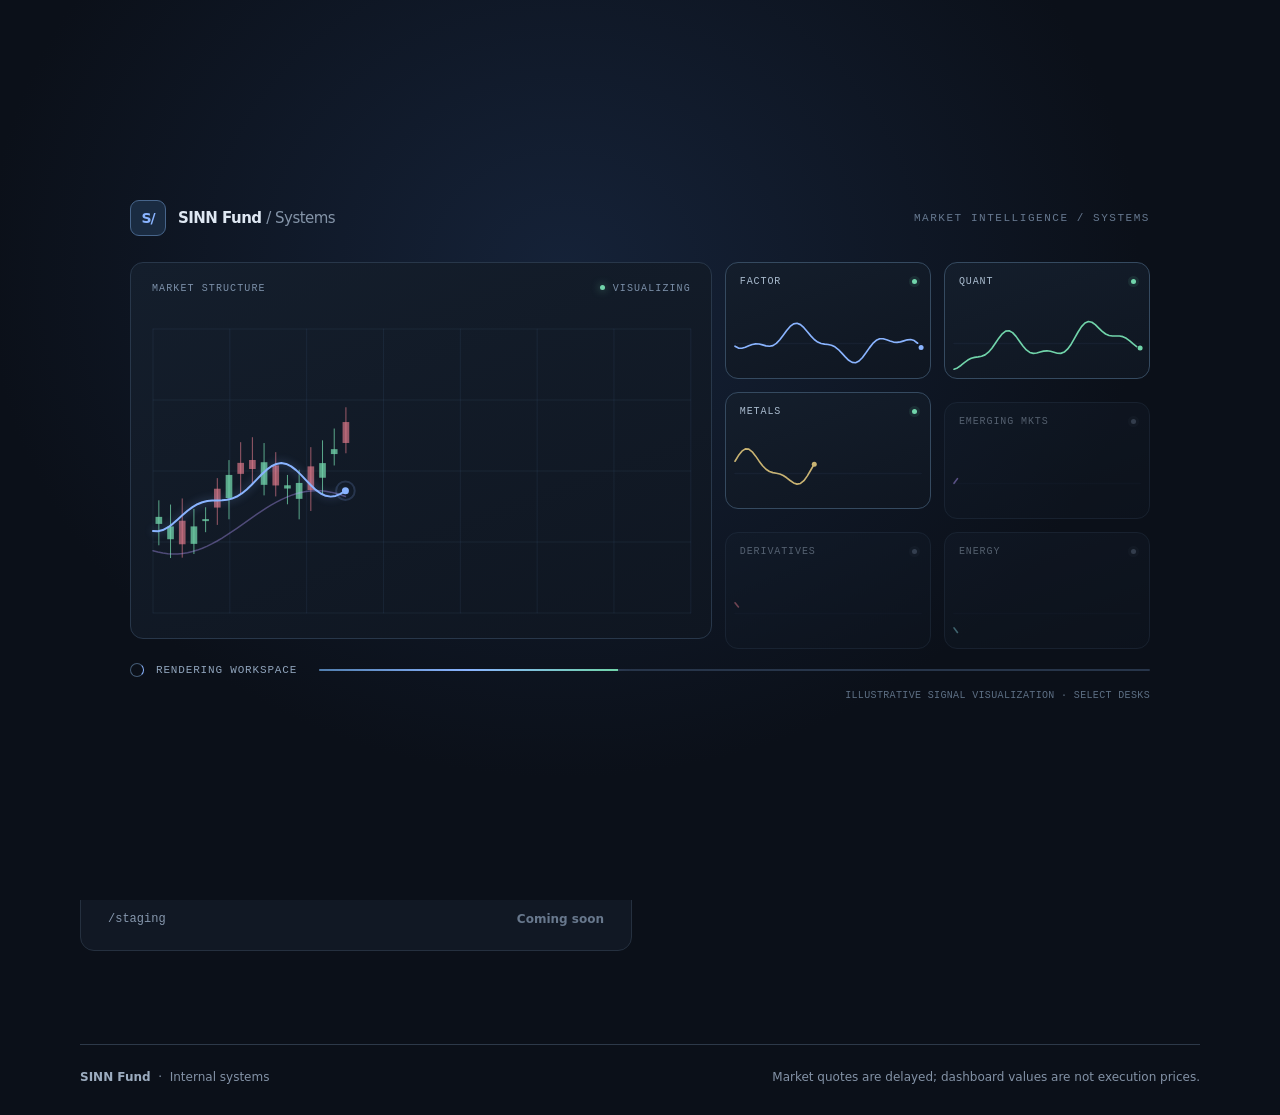
==== website/index.html @ 817d1420 "Keep the landing page and a separate close-only /close/ - website/index.html: drop the Previous Clos" ====
<!doctype html>
<html lang="en">
<head>
  <meta charset="utf-8">
  <meta name="viewport" content="width=device-width, initial-scale=1">
  <meta name="theme-color" content="#0b1019">
  <meta name="description" content="SINN Fund internal portfolio, research, and trading workflow tools.">
  <title>SINN Fund — Systems</title>
  <style>
    :root {
      color-scheme: dark;
      font-family: Inter, ui-sans-serif, system-ui, -apple-system, BlinkMacSystemFont, "Segoe UI", sans-serif;
      --bg: #0b1019;
      --surface: #151c29;
      --surface-raised: #1b2533;
      --border: #2d3949;
      --text: #e8eef6;
      --muted: #9cacbf;
      --accent: #8ab4ff;
      --green: #71d4aa;
      --gold: #c9b372;
      --red: #e57d8e;
      --purple: #b69cff;
    }
    *, *::before, *::after { box-sizing: border-box; }
    html { min-height: 100%; }
    body { min-height: 100vh; margin: 0; background: radial-gradient(circle at top, #131b29 0%, #0b1019 48%, #0b1019 100%); color: var(--text); }
    body.loading { overflow: hidden; }
    a { color: inherit; }

    /* Chart-driven boot screen. All signals are illustrative artwork. */
    .boot-screen {
      position: fixed;
      inset: 0;
      z-index: 1000;
      display: grid;
      align-items: center;
      justify-items: center;
      padding: 28px 16px;
      background: radial-gradient(ellipse at 44% 30%, #152238 0%, #0b1019 57%);
      transition: opacity .55s ease, visibility .55s ease;
    }
    .boot-screen.is-complete { opacity: 0; visibility: hidden; pointer-events: none; }
    .boot-wrap { width: min(1020px, 100%); }
    .boot-top {
      display: flex;
      align-items: center;
      justify-content: space-between;
      margin-bottom: 26px;
      gap: 16px;
    }
    .boot-brand { display: flex; align-items: center; gap: 12px; }
    .boot-mark {
      display: grid; place-items: center;
      width: 36px; height: 36px;
      border: 1px solid #47658b; border-radius: 9px;
      background: #1a2b41; color: var(--accent);
      font-size: 14px; font-weight: 800; letter-spacing: -.08em;
    }
    .boot-name { color: #dfe8f3; font-weight: 720; font-size: 15px; letter-spacing: -.035em; }
    .boot-quiet { color: #66788f; font: 11px ui-monospace, SFMono-Regular, Menlo, monospace; letter-spacing: .14em; }
    .boot-dashboard {
      display: grid;
      grid-template-columns: minmax(0,1.3fr) minmax(0, .95fr);
      gap: 13px;
      align-items: stretch;
    }
    .boot-chart, .boot-desk {
      position: relative; overflow: hidden;
      border: 1px solid #28374a;
      background: linear-gradient(160deg, #141e2c, #0f1621);
      border-radius: 13px;
    }
    .boot-chart { min-height: 377px; }
    .boot-chart::before, .boot-desk::before {
      content: "";
      position: absolute; inset: 0;
      background: linear-gradient(120deg, transparent 26%, rgba(138,180,255,.055) 46%, transparent 69%);
      transform: translateX(-160%);
      animation: boot-sheen 2.3s ease-in-out infinite;
      pointer-events: none; z-index: 3;
    }
    .boot-chart-head {
      position: absolute; top: 20px; left: 21px; right: 20px;
      display: flex; justify-content: space-between; gap: 12px;
      z-index: 2;
    }
    .boot-dim { font: 10px ui-monospace, SFMono-Regular, Menlo, monospace; letter-spacing: .11em; color: #7b8fa8; }
    .boot-live-dot {
      display: inline-block; vertical-align: middle; margin-right: 8px;
      width: 5px; height: 5px; background: #71d4aa; border-radius: 50%;
      box-shadow: 0 0 9px rgba(113,212,170,.65);
      animation: boot-blink 1.7s ease-in-out infinite;
    }
    .boot-chart canvas { display: block; width: 100%; height: 100%; position: absolute; inset: 0; }
    .boot-desk-grid { display: grid; grid-template-columns: repeat(2, minmax(0, 1fr)); gap: 13px; }
    .boot-desk { height: 117px; opacity: .45; transform: translateY(10px); transition: opacity .45s, transform .45s, border-color .45s; }
    .boot-desk.active { opacity: 1; transform: translateY(0); border-color: #354a60; }
    .boot-desk::before { animation-delay: .3s; }
    .boot-desk-label { position: absolute; left: 14px; top: 13px; color: #a9bbce; font: 10px ui-monospace, SFMono-Regular, Menlo, monospace; letter-spacing: .09em; text-transform: uppercase; z-index: 2; }
    .boot-desk-dot { position: absolute; right: 13px; top: 16px; width: 5px; height: 5px; border-radius: 50%; background: #64748b; box-shadow: 0 0 0 3px rgba(100,116,139,.12); z-index: 2; transition: background .35s, box-shadow .35s; }
    .boot-desk.active .boot-desk-dot { background: #71d4aa; box-shadow: 0 0 0 3px rgba(113,212,170,.1); }
    .boot-desk canvas { display: block; width: 100%; height: 100%; position: absolute; inset: 0; }
    .boot-bottom { margin-top: 24px; display: flex; align-items: center; justify-content: space-between; gap: 22px; }
    .boot-stage { display: flex; align-items: center; gap: 12px; color: #90a4bc; font: 11px ui-monospace, SFMono-Regular, Menlo, monospace; letter-spacing: .075em; text-transform: uppercase; white-space: nowrap; }
    .boot-spinner { width: 14px; height: 14px; border: 1.5px solid #435a74; border-right-color: #8ab4ff; border-radius: 50%; animation: boot-spin .8s linear infinite; }
    .boot-meter { flex: 1; height: 2px; background: #27354a; border-radius: 2px; position: relative; overflow: hidden; }
    .boot-meter-fill { display: block; height: 100%; width: 0; background: linear-gradient(90deg, #517eae, #8ab4ff, #71d4aa); box-shadow: 0 0 14px rgba(138,180,255,.7); transition: width .22s ease; }
    .boot-footnote { margin-top: 13px; color: #5d6f84; font: 10px ui-monospace, SFMono-Regular, Menlo, monospace; letter-spacing: .035em; text-align: right; }
    @keyframes boot-sheen { 0%, 12% { transform: translateX(-160%); } 85%, 100% { transform: translateX(160%); } }
    @keyframes boot-blink { 0%,100% { opacity: .35; } 50% { opacity: 1; } }
    @keyframes boot-spin { to { transform: rotate(360deg); } }
    @media (max-width: 760px) {
      .boot-dashboard { grid-template-columns: 1fr; }
      .boot-chart { min-height: 235px; }
      .boot-desk-grid { grid-template-columns: repeat(3, minmax(0,1fr)); gap: 9px; }
      .boot-desk { height: 85px; }
      .boot-desk-label { font-size: 9px; left: 10px; top: 10px; }
      .boot-desk-dot { right: 10px; top: 13px; }
      .boot-bottom { margin-top: 19px; }
    }
    @media (max-width: 480px) {
      .boot-desk-grid { grid-template-columns: repeat(2, minmax(0,1fr)); }
      .boot-desk { height: 77px; }
      .boot-chart { min-height: 220px; }
      .boot-top { margin-bottom: 17px; }
      .boot-quiet { display: none; }
    }
    @media (max-height: 620px) and (min-width: 761px) { .boot-chart { min-height: 290px; } .boot-desk { height: 88px; } .boot-top { margin-bottom: 16px; } .boot-bottom { margin-top: 16px; } }
    @media (prefers-reduced-motion: reduce) {
      .boot-spinner { animation: none; }
      .boot-chart::before, .boot-desk::before { animation: none; }
      .boot-live-dot { animation: none; }
    }
    .page { width: min(1120px, calc(100% - 48px)); margin: 0 auto; }
    .topbar { height: 100px; display: flex; align-items: center; justify-content: space-between; gap: 18px; border-bottom: 1px solid var(--border); }
    .identity { display: inline-flex; align-items: center; gap: 12px; text-decoration: none; }
    .mark { width: 35px; height: 35px; display: grid; place-items: center; border: 1px solid #47658b; border-radius: 9px; background: #1a2b41; color: var(--accent); font-size: 14px; font-weight: 800; letter-spacing: -.08em; }
    .identity-name { font-weight: 750; letter-spacing: -.035em; font-size: 16px; }
    .identity-label { margin-left: 10px; padding-left: 15px; color: var(--muted); border-left: 1px solid var(--border); font-size: 13px; }
    .top-meta { color: var(--muted); font-size: 12px; letter-spacing: .03em; }
    main { padding-top: 81px; padding-bottom: 93px; }
    .eyebrow { color: var(--accent); font-size: 11px; letter-spacing: .18em; text-transform: uppercase; font-weight: 800; }
    h1 { margin: 16px 0 16px; font-size: clamp(38px, 5.6vw, 63px); font-weight: 680; letter-spacing: -.064em; line-height: 1.065; }
    .intro { max-width: 595px; margin: 0; color: var(--muted); line-height: 1.75; font-size: 15px; }
    .section-head { margin: 65px 0 18px; display: flex; align-items: center; justify-content: space-between; gap: 12px; }
    h2 { margin: 0; font-weight: 620; font-size: 14px; letter-spacing: -.012em; }
    .section-count { font-size: 12px; color: var(--muted); font-variant-numeric: tabular-nums; }
    .tools { display: grid; grid-template-columns: repeat(2, minmax(0, 1fr)); gap: 16px; }
    .tool { position: relative; min-height: 245px; padding: 27px 27px 24px; display: flex; flex-direction: column; border: 1px solid var(--border); border-radius: 14px; background: var(--surface); transition: background-color .18s ease, border-color .18s ease, transform .18s ease; }
    a.tool { text-decoration: none; }
    a.tool:hover { background: var(--surface-raised); border-color: #547198; transform: translateY(-2px); }
    a.tool:focus-visible { outline: 2px solid var(--accent); outline-offset: 4px; }
    .tool--wip { background: #111824; border-color: #25303f; }
    .tool-top { display: flex; align-items: center; justify-content: space-between; gap: 12px; }
    .category { color: var(--muted); font-size: 10px; font-weight: 780; letter-spacing: .15em; text-transform: uppercase; }
    .status { display: inline-flex; align-items: center; gap: 8px; font-size: 11px; color: var(--muted); white-space: nowrap; }
    .status::before { content: ""; width: 6px; height: 6px; border-radius: 50%; background: #59677b; }
    .status--available::before { background: var(--green); box-shadow: 0 0 0 3px #71d4aa12; }
    .status--unavailable::before { background: var(--red); box-shadow: 0 0 0 3px #e57d8e12; }
    .tool h3 { margin: 24px 0 9px; font-size: 23px; font-weight: 650; letter-spacing: -.042em; }
    .tool p { max-width: 400px; margin: 0; font-size: 13px; line-height: 1.7; color: var(--muted); }
    .tool-bottom { margin-top: auto; padding-top: 29px; display: flex; justify-content: space-between; align-items: center; gap: 10px; }
    .path { color: #8697ad; font-family: ui-monospace, SFMono-Regular, Menlo, Monaco, Consolas, monospace; font-size: 12px; }
    .open-link { color: var(--accent); font-weight: 650; font-size: 12px; display: inline-flex; align-items: center; gap: 9px; }
    .open-link svg { transition: transform .18s ease; }
    a.tool:hover .open-link svg { transform: translate(2px, -2px); }
    .soon { color: #68788d; font-weight: 600; font-size: 12px; }
    .footer { border-top: 1px solid var(--border); padding: 25px 0 31px; display: flex; justify-content: space-between; gap: 14px; color: #8392a6; font-size: 12px; }
    .footer strong { font-weight: 650; color: var(--muted); }

    @media (prefers-reduced-motion: reduce) {
      *, *::before, *::after { transition: none !important; animation: none !important; }
    }
    @media (max-width: 700px) {
      .page { width: min(100% - 32px, 1120px); }
      .topbar { height: 78px; }
      .identity-label, .top-meta { display: none; }
      main { padding-top: 61px; padding-bottom: 65px; }
      .section-head { margin-top: 45px; }
      .tools { grid-template-columns: 1fr; gap: 12px; }
      .tool { min-height: 223px; padding: 23px; }
      .footer { flex-wrap: wrap; }
    }
  </style>
</head>
<body class="loading">
  <div class="boot-screen" id="boot-screen" role="status" aria-label="Loading SINN Fund systems" aria-live="off">
    <div class="boot-wrap">
      <div class="boot-top">
        <div class="boot-brand">
          <span class="boot-mark" aria-hidden="true">S/</span>
          <span class="boot-name">SINN Fund <span style="color:#8494a8;font-weight:450">/ Systems</span></span>
        </div>
        <span class="boot-quiet">MARKET INTELLIGENCE / SYSTEMS</span>
      </div>

      <div class="boot-dashboard" aria-hidden="true">
        <div class="boot-chart">
          <div class="boot-chart-head">
            <span class="boot-dim">MARKET STRUCTURE</span>
            <span class="boot-dim"><span class="boot-live-dot"></span>VISUALIZING</span>
          </div>
          <canvas id="boot-main-chart"></canvas>
        </div>
        <div class="boot-desk-grid">
          <div class="boot-desk"><span class="boot-desk-label">Factor</span><span class="boot-desk-dot"></span><canvas></canvas></div>
          <div class="boot-desk"><span class="boot-desk-label">Quant</span><span class="boot-desk-dot"></span><canvas></canvas></div>
          <div class="boot-desk"><span class="boot-desk-label">Metals</span><span class="boot-desk-dot"></span><canvas></canvas></div>
          <div class="boot-desk"><span class="boot-desk-label">Emerging Mkts</span><span class="boot-desk-dot"></span><canvas></canvas></div>
          <div class="boot-desk"><span class="boot-desk-label">Derivatives</span><span class="boot-desk-dot"></span><canvas></canvas></div>
          <div class="boot-desk"><span class="boot-desk-label">Energy</span><span class="boot-desk-dot"></span><canvas></canvas></div>
        </div>
      </div>

      <div class="boot-bottom">
        <span class="boot-stage"><span class="boot-spinner" aria-hidden="true"></span><span id="boot-status">Rendering workspace</span></span>
        <div class="boot-meter" aria-hidden="true"><span class="boot-meter-fill" id="boot-meter-fill"></span></div>
      </div>
      <div class="boot-footnote">ILLUSTRATIVE SIGNAL VISUALIZATION · SELECT DESKS</div>
    </div>
  </div>
  <noscript><style>.boot-screen{display:none}body.loading{overflow:auto}</style></noscript>

  <div class="page">
    <header class="topbar">
      <div class="identity">
        <span class="mark" aria-hidden="true">S/</span>
        <span class="identity-name">SINN Fund</span>
        <span class="identity-label">Systems</span>
      </div>
      <span class="top-meta">PORTFOLIO &amp; RESEARCH INFRASTRUCTURE</span>
    </header>

    <main>
      <div class="eyebrow">Internal tools / Directory</div>
      <h1>Fund systems<span style="color:var(--accent)">.</span></h1>
      <p class="intro">A central workspace for portfolio reporting, market data, predictive research, and brokerage workflows.</p>

      <div class="section-head">
        <h2>Applications</h2>
        <span class="section-count"><span id="available-count">Checking availability</span> <span aria-hidden="true">&nbsp;/&nbsp;</span> 02 in development</span>
      </div>

      <section class="tools" aria-label="Applications">
        <a class="tool" href="/live/" aria-label="Open Portfolio dashboard">
          <div class="tool-top">
            <span class="category">01 / Portfolio</span>
            <span class="status" data-healthz="/live/healthz" aria-live="polite">Checking...</span>
          </div>
          <h3>Portfolio</h3>
          <p>Positions, accounts, sectors and risk, valued with approximately 15-minute delayed LSEG quotes and archived Flex prices as fallback.</p>
          <div class="tool-bottom">
            <span class="path">/live</span>
            <span class="open-link">Open dashboard
              <svg aria-hidden="true" width="15" height="15" viewBox="0 0 24 24" fill="none" stroke="currentColor" stroke-width="1.8" stroke-linecap="round" stroke-linejoin="round"><path d="M7 17 17 7M8 7h9v9"/></svg>
            </span>
          </div>
        </a>

        <article class="tool tool--wip" aria-label="Prediction Signals: in development">
          <div class="tool-top">
            <span class="category">02 / Quant research</span>
            <span class="status">In development</span>
          </div>
          <h3>Prediction Signals</h3>
          <p>Quantitative research signals, model outputs, and prediction monitoring.</p>
          <div class="tool-bottom">
            <span class="path">/prediction</span>
            <span class="soon">Coming soon</span>
          </div>
        </article>

        <article class="tool tool--wip" aria-label="Order Staging: in development">
          <div class="tool-top">
            <span class="category">03 / Brokerage operations</span>
            <span class="status">In development</span>
          </div>
          <h3>Order Staging</h3>
          <p>Prepare and prepopulate IBKR Trader Workstation order fields to streamline manual review and submission.</p>
          <div class="tool-bottom">
            <span class="path">/staging</span>
            <span class="soon">Coming soon</span>
          </div>
        </article>
      </section>
    </main>

    <footer class="footer">
      <span><strong>SINN Fund</strong> &nbsp;·&nbsp; Internal systems</span>
      <span>Market quotes are delayed; dashboard values are not execution prices.</span>
    </footer>
  </div>

  <script>
    (() => {
      'use strict';
      const screen = document.getElementById('boot-screen');
      const meter = document.getElementById('boot-meter-fill');
      const status = document.getElementById('boot-status');
      const panels = [...document.querySelectorAll('.boot-desk')];
      const reducedMotion = window.matchMedia('(prefers-reduced-motion: reduce)').matches;
      // Application status reflects each proxied service's /healthz endpoint.
      const healthBadges = [...document.querySelectorAll('[data-healthz]')];
      const availableCount = document.getElementById('available-count');

      async function checkHealth(badge) {
        const controller = new AbortController();
        const timeout = setTimeout(() => controller.abort(), 4000);
        let healthy = false;
        try {
          const response = await fetch(badge.dataset.healthz, {
            method: 'GET',
            cache: 'no-store',
            redirect: 'error',
            signal: controller.signal
          });
          // An HTML fallback page is not a valid service-health response.
          const type = response.headers.get('content-type') || '';
          healthy = response.ok && !type.toLowerCase().includes('text/html');
        } catch (_) {
          healthy = false;
        } finally {
          clearTimeout(timeout);
        }
        badge.classList.toggle('status--available', healthy);
        badge.classList.toggle('status--unavailable', !healthy);
        badge.textContent = healthy ? 'Available' : 'Unavailable';
        badge.title = `${badge.dataset.healthz}: ${healthy ? 'healthy' : 'unreachable or unhealthy'}`;
      }

      async function refreshAvailability() {
        await Promise.all(healthBadges.map(checkHealth));
        const available = healthBadges.filter(b => b.classList.contains('status--available')).length;
        availableCount.textContent = `${String(available).padStart(2, '0')} available`;
      }

      refreshAvailability();
      setInterval(refreshAvailability, 30000);

      const bootStart = performance.now();
      const bootDuration = reducedMotion ? 130 : 4000;
      let loaded = document.readyState === 'complete';
      let stopped = false;
      let frameId = 0;

      function prepare(canvas) {
        const ctx = canvas.getContext('2d');
        if (!ctx) return null;
        const rect = canvas.getBoundingClientRect();
        const w = Math.max(1, rect.width);
        const h = Math.max(1, rect.height);
        const dpr = Math.min(window.devicePixelRatio || 1, 2);
        const pw = Math.round(w * dpr);
        const ph = Math.round(h * dpr);
        if (canvas.width !== pw || canvas.height !== ph) {
          canvas.width = pw;
          canvas.height = ph;
        }
        ctx.setTransform(dpr, 0, 0, dpr, 0, 0);
        ctx.clearRect(0, 0, w, h);
        return { ctx, w, h };
      }

      function trace(ctx, points, color, width, completion = 1) {
        if (points.length < 2) return;
        ctx.beginPath();
        const last = Math.max(2, Math.ceil((points.length - 1) * completion));
        ctx.moveTo(points[0][0], points[0][1]);
        for (let k = 1; k < last; k++) ctx.lineTo(points[k][0], points[k][1]);
        ctx.strokeStyle = color;
        ctx.lineWidth = width;
        ctx.lineJoin = 'round';
        ctx.lineCap = 'round';
        ctx.stroke();
      }

      // Deterministic, synthetic graphics: no live feed or financial values implied.
      const candles = Array.from({ length: 46 }, (_, i) => {
        const base = 0.60 - i * .006 + Math.sin(i * .64) * .08 + Math.cos(i * .19) * .07;
        const move = Math.sin(i * 2.27 + .3) * .055;
        const a = base + move;
        const b = base - move * .52;
        return { open: a, close: b, hi: Math.min(a, b) - .035 - .022 * (1 + Math.sin(i)), lo: Math.max(a, b) + .034 + .02 * (1 + Math.cos(i)) };
      });

      function drawMain(t, completion) {
        const view = prepare(document.getElementById('boot-main-chart'));
        if (!view) return;
        const { ctx, w, h } = view;
        const l = 22, r = w - 20, top = 66, bottom = h - 25;
        const usableW = r - l, usableH = bottom - top;
        const y = p => top + p * usableH;
        const x = i => l + (i + .5) / candles.length * usableW;
        ctx.strokeStyle = 'rgba(138,180,255,.075)';
        ctx.lineWidth = 1;
        for (let row = 0; row <= 4; row++) {
          const cy = top + (row / 4) * usableH;
          ctx.beginPath(); ctx.moveTo(l, cy); ctx.lineTo(r, cy); ctx.stroke();
        }
        for (let col = 0; col <= 7; col++) {
          const cx = l + (col / 7) * usableW;
          ctx.beginPath(); ctx.moveTo(cx, top); ctx.lineTo(cx, bottom); ctx.stroke();
        }
        const count = Math.min(candles.length, Math.ceil(candles.length * completion));
        const barWidth = Math.max(2, Math.min(8, usableW / candles.length * .57));
        for (let i = 0; i < count; i++) {
          const c = candles[i];
          const cx = x(i);
          const rising = c.close < c.open;
          const col = rising ? 'rgba(113,212,170,.76)' : 'rgba(229,125,142,.65)';
          ctx.strokeStyle = col;
          ctx.lineWidth = 1;
          ctx.beginPath(); ctx.moveTo(cx, y(c.hi)); ctx.lineTo(cx, y(c.lo)); ctx.stroke();
          ctx.fillStyle = col;
          ctx.fillRect(cx - barWidth / 2, y(Math.min(c.open,c.close)), barWidth, Math.max(2, Math.abs(y(c.close)-y(c.open))));
        }
        const samples = 110;
        const momentum = Array.from({length:samples}, (_, i) => {
          const p = i / (samples - 1);
          return [l + p * usableW, y(.64 - p * .36 + .055 * Math.sin(p*19+t*.00055) + .035*Math.cos(p*39))];
        });
        const secondary = Array.from({length:samples}, (_, i) => {
          const p = i / (samples - 1);
          return [l + p * usableW, y(.71 - p * .17 + .09*Math.sin(p*13-t*.0003+1.3))];
        });
        trace(ctx, secondary, 'rgba(182,156,255,.38)', 1.5, completion);
        ctx.shadowColor = 'rgba(138,180,255,.45)'; ctx.shadowBlur = 8;
        trace(ctx, momentum, '#8ab4ff', 2, completion);
        ctx.shadowBlur = 0;
        const pointIndex = Math.max(0, Math.min(samples-1, Math.floor((samples-1)*completion)));
        const [dotX, dotY] = momentum[pointIndex];
        ctx.fillStyle = '#8ab4ff';
        ctx.beginPath(); ctx.arc(dotX,dotY, 3.5, 0, Math.PI*2); ctx.fill();
        ctx.strokeStyle = 'rgba(138,180,255,.18)';
        ctx.beginPath(); ctx.arc(dotX,dotY, 10 + 2*Math.sin(t/220), 0, Math.PI*2); ctx.stroke();
      }

      const colors = ['#8ab4ff', '#71d4aa', '#c9b372', '#b69cff', '#e57d8e', '#7fc9d4'];
      function drawDesk(canvas, index, t, completion) {
        const view = prepare(canvas);
        if (!view) return;
        const { ctx, w, h } = view;
        const count = 55, left = 9, right = w - 9;
        const pts = Array.from({length:count}, (_, i) => {
          const p = i/(count-1);
          const wave = Math.sin(p*(12+index*1.5)+index*1.5+t*(index%2 ? -.00043 : .00039)) * .11;
          const noise = Math.cos(p*(29+index)+index*.7) * .045;
          const trend = (p-.5) * (index%2 ? -.2 : .15);
          return [left+p*(right-left), h*(.7 + wave + noise + trend)];
        });
        trace(ctx, pts, colors[index], 1.65, completion);
        const upto = Math.max(0, Math.min(count-1, Math.floor((count-1)*completion)));
        if (completion > .03) {
          const [dx,dy] = pts[upto];
          ctx.fillStyle=colors[index];
          ctx.beginPath();ctx.arc(dx,dy,2.5,0,Math.PI*2);ctx.fill();
        }
        ctx.strokeStyle = 'rgba(138,180,255,.05)';
        ctx.beginPath();ctx.moveTo(9,h*.7);ctx.lineTo(w-9,h*.7);ctx.stroke();
      }

      function finish() {
        if (stopped) return;
        stopped = true;
        status.textContent = 'Ready';
        meter.style.width = '100%';
        screen.classList.add('is-complete');
        document.body.classList.remove('loading');
        cancelAnimationFrame(frameId);
        screen.setAttribute('aria-hidden', 'true');
      }

      const visibleMin = 750;
      function animate(t) {
        if (stopped) return;
        const elapsed = t - bootStart;
        const completion = reducedMotion ? 1 : Math.min(1, elapsed / (bootDuration * .86));
        const readiness = loaded ? 1 : (document.readyState === 'interactive' ? .85 : .6);
        meter.style.width = `${Math.round(Math.min(completion * readiness, .98) * 100)}%`;
        drawMain(t, completion);
        panels.forEach((panel, i) => {
          const individual = Math.max(0, Math.min(1, (completion * 7 - i) / 1.25));
          if (individual > .06) panel.classList.add('active');
          drawDesk(panel.querySelector('canvas'), i, t, individual);
        });
        if (loaded && elapsed >= Math.max(visibleMin, bootDuration)) {
          finish();
        } else {
          frameId = requestAnimationFrame(animate);
        }
      }

      if (document.readyState !== 'complete') {
        window.addEventListener('load', () => { loaded = true; }, { once: true });
      }
      if (reducedMotion) {
        panels.forEach(panel => panel.classList.add('active'));
        drawMain(performance.now(), 1);
        panels.forEach((panel, i) => drawDesk(panel.querySelector('canvas'), i, 0, 1));
        if (loaded) finish();
        else window.addEventListener('load', finish, {once:true});
      } else {
        frameId = requestAnimationFrame(animate);
      }
    })();
  </script>
</body>
</html>
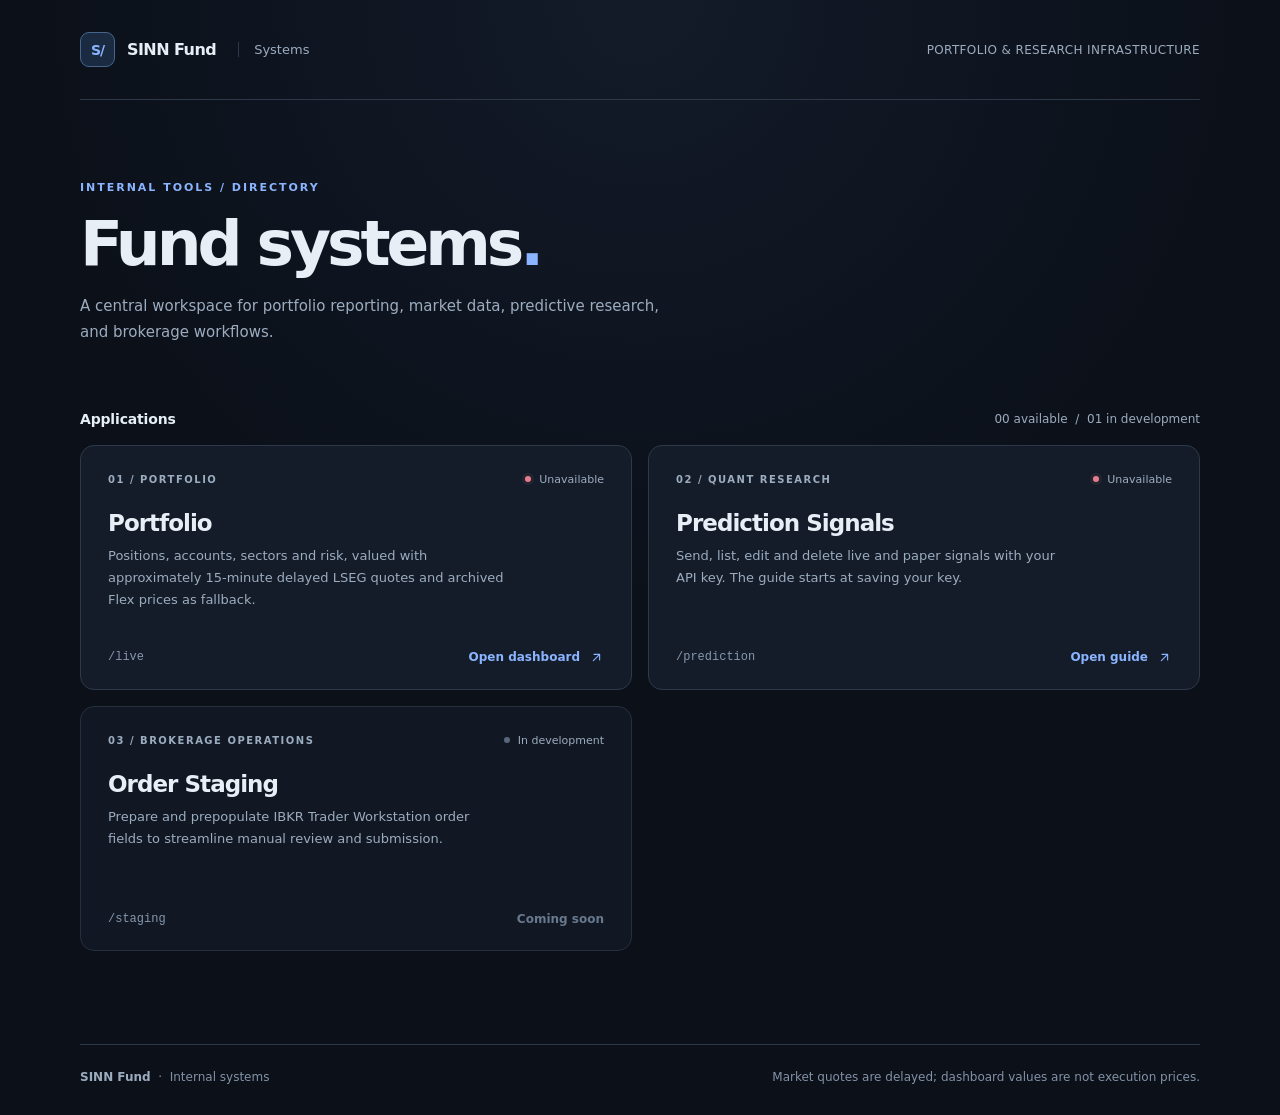
==== commit 748de5ff: "Landing page: no boot animation; Prediction Signals links to the quick start - Remove the boot scree" ====
--- a/website/index.html
+++ b/website/index.html
@@ -25,113 +25,8 @@
     *, *::before, *::after { box-sizing: border-box; }
     html { min-height: 100%; }
     body { min-height: 100vh; margin: 0; background: radial-gradient(circle at top, #131b29 0%, #0b1019 48%, #0b1019 100%); color: var(--text); }
-    body.loading { overflow: hidden; }
     a { color: inherit; }
 
-    /* Chart-driven boot screen. All signals are illustrative artwork. */
-    .boot-screen {
-      position: fixed;
-      inset: 0;
-      z-index: 1000;
-      display: grid;
-      align-items: center;
-      justify-items: center;
-      padding: 28px 16px;
-      background: radial-gradient(ellipse at 44% 30%, #152238 0%, #0b1019 57%);
-      transition: opacity .55s ease, visibility .55s ease;
-    }
-    .boot-screen.is-complete { opacity: 0; visibility: hidden; pointer-events: none; }
-    .boot-wrap { width: min(1020px, 100%); }
-    .boot-top {
-      display: flex;
-      align-items: center;
-      justify-content: space-between;
-      margin-bottom: 26px;
-      gap: 16px;
-    }
-    .boot-brand { display: flex; align-items: center; gap: 12px; }
-    .boot-mark {
-      display: grid; place-items: center;
-      width: 36px; height: 36px;
-      border: 1px solid #47658b; border-radius: 9px;
-      background: #1a2b41; color: var(--accent);
-      font-size: 14px; font-weight: 800; letter-spacing: -.08em;
-    }
-    .boot-name { color: #dfe8f3; font-weight: 720; font-size: 15px; letter-spacing: -.035em; }
-    .boot-quiet { color: #66788f; font: 11px ui-monospace, SFMono-Regular, Menlo, monospace; letter-spacing: .14em; }
-    .boot-dashboard {
-      display: grid;
-      grid-template-columns: minmax(0,1.3fr) minmax(0, .95fr);
-      gap: 13px;
-      align-items: stretch;
-    }
-    .boot-chart, .boot-desk {
-      position: relative; overflow: hidden;
-      border: 1px solid #28374a;
-      background: linear-gradient(160deg, #141e2c, #0f1621);
-      border-radius: 13px;
-    }
-    .boot-chart { min-height: 377px; }
-    .boot-chart::before, .boot-desk::before {
-      content: "";
-      position: absolute; inset: 0;
-      background: linear-gradient(120deg, transparent 26%, rgba(138,180,255,.055) 46%, transparent 69%);
-      transform: translateX(-160%);
-      animation: boot-sheen 2.3s ease-in-out infinite;
-      pointer-events: none; z-index: 3;
-    }
-    .boot-chart-head {
-      position: absolute; top: 20px; left: 21px; right: 20px;
-      display: flex; justify-content: space-between; gap: 12px;
-      z-index: 2;
-    }
-    .boot-dim { font: 10px ui-monospace, SFMono-Regular, Menlo, monospace; letter-spacing: .11em; color: #7b8fa8; }
-    .boot-live-dot {
-      display: inline-block; vertical-align: middle; margin-right: 8px;
-      width: 5px; height: 5px; background: #71d4aa; border-radius: 50%;
-      box-shadow: 0 0 9px rgba(113,212,170,.65);
-      animation: boot-blink 1.7s ease-in-out infinite;
-    }
-    .boot-chart canvas { display: block; width: 100%; height: 100%; position: absolute; inset: 0; }
-    .boot-desk-grid { display: grid; grid-template-columns: repeat(2, minmax(0, 1fr)); gap: 13px; }
-    .boot-desk { height: 117px; opacity: .45; transform: translateY(10px); transition: opacity .45s, transform .45s, border-color .45s; }
-    .boot-desk.active { opacity: 1; transform: translateY(0); border-color: #354a60; }
-    .boot-desk::before { animation-delay: .3s; }
-    .boot-desk-label { position: absolute; left: 14px; top: 13px; color: #a9bbce; font: 10px ui-monospace, SFMono-Regular, Menlo, monospace; letter-spacing: .09em; text-transform: uppercase; z-index: 2; }
-    .boot-desk-dot { position: absolute; right: 13px; top: 16px; width: 5px; height: 5px; border-radius: 50%; background: #64748b; box-shadow: 0 0 0 3px rgba(100,116,139,.12); z-index: 2; transition: background .35s, box-shadow .35s; }
-    .boot-desk.active .boot-desk-dot { background: #71d4aa; box-shadow: 0 0 0 3px rgba(113,212,170,.1); }
-    .boot-desk canvas { display: block; width: 100%; height: 100%; position: absolute; inset: 0; }
-    .boot-bottom { margin-top: 24px; display: flex; align-items: center; justify-content: space-between; gap: 22px; }
-    .boot-stage { display: flex; align-items: center; gap: 12px; color: #90a4bc; font: 11px ui-monospace, SFMono-Regular, Menlo, monospace; letter-spacing: .075em; text-transform: uppercase; white-space: nowrap; }
-    .boot-spinner { width: 14px; height: 14px; border: 1.5px solid #435a74; border-right-color: #8ab4ff; border-radius: 50%; animation: boot-spin .8s linear infinite; }
-    .boot-meter { flex: 1; height: 2px; background: #27354a; border-radius: 2px; position: relative; overflow: hidden; }
-    .boot-meter-fill { display: block; height: 100%; width: 0; background: linear-gradient(90deg, #517eae, #8ab4ff, #71d4aa); box-shadow: 0 0 14px rgba(138,180,255,.7); transition: width .22s ease; }
-    .boot-footnote { margin-top: 13px; color: #5d6f84; font: 10px ui-monospace, SFMono-Regular, Menlo, monospace; letter-spacing: .035em; text-align: right; }
-    @keyframes boot-sheen { 0%, 12% { transform: translateX(-160%); } 85%, 100% { transform: translateX(160%); } }
-    @keyframes boot-blink { 0%,100% { opacity: .35; } 50% { opacity: 1; } }
-    @keyframes boot-spin { to { transform: rotate(360deg); } }
-    @media (max-width: 760px) {
-      .boot-dashboard { grid-template-columns: 1fr; }
-      .boot-chart { min-height: 235px; }
-      .boot-desk-grid { grid-template-columns: repeat(3, minmax(0,1fr)); gap: 9px; }
-      .boot-desk { height: 85px; }
-      .boot-desk-label { font-size: 9px; left: 10px; top: 10px; }
-      .boot-desk-dot { right: 10px; top: 13px; }
-      .boot-bottom { margin-top: 19px; }
-    }
-    @media (max-width: 480px) {
-      .boot-desk-grid { grid-template-columns: repeat(2, minmax(0,1fr)); }
-      .boot-desk { height: 77px; }
-      .boot-chart { min-height: 220px; }
-      .boot-top { margin-bottom: 17px; }
-      .boot-quiet { display: none; }
-    }
-    @media (max-height: 620px) and (min-width: 761px) { .boot-chart { min-height: 290px; } .boot-desk { height: 88px; } .boot-top { margin-bottom: 16px; } .boot-bottom { margin-top: 16px; } }
-    @media (prefers-reduced-motion: reduce) {
-      .boot-spinner { animation: none; }
-      .boot-chart::before, .boot-desk::before { animation: none; }
-      .boot-live-dot { animation: none; }
-    }
     .page { width: min(1120px, calc(100% - 48px)); margin: 0 auto; }
     .topbar { height: 100px; display: flex; align-items: center; justify-content: space-between; gap: 18px; border-bottom: 1px solid var(--border); }
     .identity { display: inline-flex; align-items: center; gap: 12px; text-decoration: none; }
@@ -184,43 +79,7 @@
     }
   </style>
 </head>
-<body class="loading">
-  <div class="boot-screen" id="boot-screen" role="status" aria-label="Loading SINN Fund systems" aria-live="off">
-    <div class="boot-wrap">
-      <div class="boot-top">
-        <div class="boot-brand">
-          <span class="boot-mark" aria-hidden="true">S/</span>
-          <span class="boot-name">SINN Fund <span style="color:#8494a8;font-weight:450">/ Systems</span></span>
-        </div>
-        <span class="boot-quiet">MARKET INTELLIGENCE / SYSTEMS</span>
-      </div>
-
-      <div class="boot-dashboard" aria-hidden="true">
-        <div class="boot-chart">
-          <div class="boot-chart-head">
-            <span class="boot-dim">MARKET STRUCTURE</span>
-            <span class="boot-dim"><span class="boot-live-dot"></span>VISUALIZING</span>
-          </div>
-          <canvas id="boot-main-chart"></canvas>
-        </div>
-        <div class="boot-desk-grid">
-          <div class="boot-desk"><span class="boot-desk-label">Factor</span><span class="boot-desk-dot"></span><canvas></canvas></div>
-          <div class="boot-desk"><span class="boot-desk-label">Quant</span><span class="boot-desk-dot"></span><canvas></canvas></div>
-          <div class="boot-desk"><span class="boot-desk-label">Metals</span><span class="boot-desk-dot"></span><canvas></canvas></div>
-          <div class="boot-desk"><span class="boot-desk-label">Emerging Mkts</span><span class="boot-desk-dot"></span><canvas></canvas></div>
-          <div class="boot-desk"><span class="boot-desk-label">Derivatives</span><span class="boot-desk-dot"></span><canvas></canvas></div>
-          <div class="boot-desk"><span class="boot-desk-label">Energy</span><span class="boot-desk-dot"></span><canvas></canvas></div>
-        </div>
-      </div>
-
-      <div class="boot-bottom">
-        <span class="boot-stage"><span class="boot-spinner" aria-hidden="true"></span><span id="boot-status">Rendering workspace</span></span>
-        <div class="boot-meter" aria-hidden="true"><span class="boot-meter-fill" id="boot-meter-fill"></span></div>
-      </div>
-      <div class="boot-footnote">ILLUSTRATIVE SIGNAL VISUALIZATION · SELECT DESKS</div>
-    </div>
-  </div>
-  <noscript><style>.boot-screen{display:none}body.loading{overflow:auto}</style></noscript>
+<body>
 
   <div class="page">
     <header class="topbar">
@@ -239,7 +98,7 @@
 
       <div class="section-head">
         <h2>Applications</h2>
-        <span class="section-count"><span id="available-count">Checking availability</span> <span aria-hidden="true">&nbsp;/&nbsp;</span> 02 in development</span>
+        <span class="section-count"><span id="available-count">Checking availability</span> <span aria-hidden="true">&nbsp;/&nbsp;</span> 01 in development</span>
       </div>
 
       <section class="tools" aria-label="Applications">
@@ -258,18 +117,20 @@
           </div>
         </a>
 
-        <article class="tool tool--wip" aria-label="Prediction Signals: in development">
+        <a class="tool" href="https://github.com/SinnQuant/sinnfund-infra/blob/main/services/prediction-api/QUICKSTART.md#2-save-your-sender-key-once" rel="noopener" aria-label="Open the Prediction Signals guide on GitHub">
           <div class="tool-top">
             <span class="category">02 / Quant research</span>
-            <span class="status">In development</span>
+            <span class="status" data-healthz="/prediction/openapi.json" aria-live="polite">Checking...</span>
           </div>
           <h3>Prediction Signals</h3>
-          <p>Quantitative research signals, model outputs, and prediction monitoring.</p>
+          <p>Send, list, edit and delete live and paper signals with your API key. The guide starts at saving your key.</p>
           <div class="tool-bottom">
             <span class="path">/prediction</span>
-            <span class="soon">Coming soon</span>
+            <span class="open-link">Open guide
+              <svg aria-hidden="true" width="15" height="15" viewBox="0 0 24 24" fill="none" stroke="currentColor" stroke-width="1.8" stroke-linecap="round" stroke-linejoin="round"><path d="M7 17 17 7M8 7h9v9"/></svg>
+            </span>
           </div>
-        </article>
+        </a>
 
         <article class="tool tool--wip" aria-label="Order Staging: in development">
           <div class="tool-top">
@@ -295,11 +156,6 @@
   <script>
     (() => {
       'use strict';
-      const screen = document.getElementById('boot-screen');
-      const meter = document.getElementById('boot-meter-fill');
-      const status = document.getElementById('boot-status');
-      const panels = [...document.querySelectorAll('.boot-desk')];
-      const reducedMotion = window.matchMedia('(prefers-reduced-motion: reduce)').matches;
       // Application status reflects each proxied service's /healthz endpoint.
       const healthBadges = [...document.querySelectorAll('[data-healthz]')];
       const availableCount = document.getElementById('available-count');
@@ -337,172 +193,6 @@
 
       refreshAvailability();
       setInterval(refreshAvailability, 30000);
-
-      const bootStart = performance.now();
-      const bootDuration = reducedMotion ? 130 : 4000;
-      let loaded = document.readyState === 'complete';
-      let stopped = false;
-      let frameId = 0;
-
-      function prepare(canvas) {
-        const ctx = canvas.getContext('2d');
-        if (!ctx) return null;
-        const rect = canvas.getBoundingClientRect();
-        const w = Math.max(1, rect.width);
-        const h = Math.max(1, rect.height);
-        const dpr = Math.min(window.devicePixelRatio || 1, 2);
-        const pw = Math.round(w * dpr);
-        const ph = Math.round(h * dpr);
-        if (canvas.width !== pw || canvas.height !== ph) {
-          canvas.width = pw;
-          canvas.height = ph;
-        }
-        ctx.setTransform(dpr, 0, 0, dpr, 0, 0);
-        ctx.clearRect(0, 0, w, h);
-        return { ctx, w, h };
-      }
-
-      function trace(ctx, points, color, width, completion = 1) {
-        if (points.length < 2) return;
-        ctx.beginPath();
-        const last = Math.max(2, Math.ceil((points.length - 1) * completion));
-        ctx.moveTo(points[0][0], points[0][1]);
-        for (let k = 1; k < last; k++) ctx.lineTo(points[k][0], points[k][1]);
-        ctx.strokeStyle = color;
-        ctx.lineWidth = width;
-        ctx.lineJoin = 'round';
-        ctx.lineCap = 'round';
-        ctx.stroke();
-      }
-
-      // Deterministic, synthetic graphics: no live feed or financial values implied.
-      const candles = Array.from({ length: 46 }, (_, i) => {
-        const base = 0.60 - i * .006 + Math.sin(i * .64) * .08 + Math.cos(i * .19) * .07;
-        const move = Math.sin(i * 2.27 + .3) * .055;
-        const a = base + move;
-        const b = base - move * .52;
-        return { open: a, close: b, hi: Math.min(a, b) - .035 - .022 * (1 + Math.sin(i)), lo: Math.max(a, b) + .034 + .02 * (1 + Math.cos(i)) };
-      });
-
-      function drawMain(t, completion) {
-        const view = prepare(document.getElementById('boot-main-chart'));
-        if (!view) return;
-        const { ctx, w, h } = view;
-        const l = 22, r = w - 20, top = 66, bottom = h - 25;
-        const usableW = r - l, usableH = bottom - top;
-        const y = p => top + p * usableH;
-        const x = i => l + (i + .5) / candles.length * usableW;
-        ctx.strokeStyle = 'rgba(138,180,255,.075)';
-        ctx.lineWidth = 1;
-        for (let row = 0; row <= 4; row++) {
-          const cy = top + (row / 4) * usableH;
-          ctx.beginPath(); ctx.moveTo(l, cy); ctx.lineTo(r, cy); ctx.stroke();
-        }
-        for (let col = 0; col <= 7; col++) {
-          const cx = l + (col / 7) * usableW;
-          ctx.beginPath(); ctx.moveTo(cx, top); ctx.lineTo(cx, bottom); ctx.stroke();
-        }
-        const count = Math.min(candles.length, Math.ceil(candles.length * completion));
-        const barWidth = Math.max(2, Math.min(8, usableW / candles.length * .57));
-        for (let i = 0; i < count; i++) {
-          const c = candles[i];
-          const cx = x(i);
-          const rising = c.close < c.open;
-          const col = rising ? 'rgba(113,212,170,.76)' : 'rgba(229,125,142,.65)';
-          ctx.strokeStyle = col;
-          ctx.lineWidth = 1;
-          ctx.beginPath(); ctx.moveTo(cx, y(c.hi)); ctx.lineTo(cx, y(c.lo)); ctx.stroke();
-          ctx.fillStyle = col;
-          ctx.fillRect(cx - barWidth / 2, y(Math.min(c.open,c.close)), barWidth, Math.max(2, Math.abs(y(c.close)-y(c.open))));
-        }
-        const samples = 110;
-        const momentum = Array.from({length:samples}, (_, i) => {
-          const p = i / (samples - 1);
-          return [l + p * usableW, y(.64 - p * .36 + .055 * Math.sin(p*19+t*.00055) + .035*Math.cos(p*39))];
-        });
-        const secondary = Array.from({length:samples}, (_, i) => {
-          const p = i / (samples - 1);
-          return [l + p * usableW, y(.71 - p * .17 + .09*Math.sin(p*13-t*.0003+1.3))];
-        });
-        trace(ctx, secondary, 'rgba(182,156,255,.38)', 1.5, completion);
-        ctx.shadowColor = 'rgba(138,180,255,.45)'; ctx.shadowBlur = 8;
-        trace(ctx, momentum, '#8ab4ff', 2, completion);
-        ctx.shadowBlur = 0;
-        const pointIndex = Math.max(0, Math.min(samples-1, Math.floor((samples-1)*completion)));
-        const [dotX, dotY] = momentum[pointIndex];
-        ctx.fillStyle = '#8ab4ff';
-        ctx.beginPath(); ctx.arc(dotX,dotY, 3.5, 0, Math.PI*2); ctx.fill();
-        ctx.strokeStyle = 'rgba(138,180,255,.18)';
-        ctx.beginPath(); ctx.arc(dotX,dotY, 10 + 2*Math.sin(t/220), 0, Math.PI*2); ctx.stroke();
-      }
-
-      const colors = ['#8ab4ff', '#71d4aa', '#c9b372', '#b69cff', '#e57d8e', '#7fc9d4'];
-      function drawDesk(canvas, index, t, completion) {
-        const view = prepare(canvas);
-        if (!view) return;
-        const { ctx, w, h } = view;
-        const count = 55, left = 9, right = w - 9;
-        const pts = Array.from({length:count}, (_, i) => {
-          const p = i/(count-1);
-          const wave = Math.sin(p*(12+index*1.5)+index*1.5+t*(index%2 ? -.00043 : .00039)) * .11;
-          const noise = Math.cos(p*(29+index)+index*.7) * .045;
-          const trend = (p-.5) * (index%2 ? -.2 : .15);
-          return [left+p*(right-left), h*(.7 + wave + noise + trend)];
-        });
-        trace(ctx, pts, colors[index], 1.65, completion);
-        const upto = Math.max(0, Math.min(count-1, Math.floor((count-1)*completion)));
-        if (completion > .03) {
-          const [dx,dy] = pts[upto];
-          ctx.fillStyle=colors[index];
-          ctx.beginPath();ctx.arc(dx,dy,2.5,0,Math.PI*2);ctx.fill();
-        }
-        ctx.strokeStyle = 'rgba(138,180,255,.05)';
-        ctx.beginPath();ctx.moveTo(9,h*.7);ctx.lineTo(w-9,h*.7);ctx.stroke();
-      }
-
-      function finish() {
-        if (stopped) return;
-        stopped = true;
-        status.textContent = 'Ready';
-        meter.style.width = '100%';
-        screen.classList.add('is-complete');
-        document.body.classList.remove('loading');
-        cancelAnimationFrame(frameId);
-        screen.setAttribute('aria-hidden', 'true');
-      }
-
-      const visibleMin = 750;
-      function animate(t) {
-        if (stopped) return;
-        const elapsed = t - bootStart;
-        const completion = reducedMotion ? 1 : Math.min(1, elapsed / (bootDuration * .86));
-        const readiness = loaded ? 1 : (document.readyState === 'interactive' ? .85 : .6);
-        meter.style.width = `${Math.round(Math.min(completion * readiness, .98) * 100)}%`;
-        drawMain(t, completion);
-        panels.forEach((panel, i) => {
-          const individual = Math.max(0, Math.min(1, (completion * 7 - i) / 1.25));
-          if (individual > .06) panel.classList.add('active');
-          drawDesk(panel.querySelector('canvas'), i, t, individual);
-        });
-        if (loaded && elapsed >= Math.max(visibleMin, bootDuration)) {
-          finish();
-        } else {
-          frameId = requestAnimationFrame(animate);
-        }
-      }
-
-      if (document.readyState !== 'complete') {
-        window.addEventListener('load', () => { loaded = true; }, { once: true });
-      }
-      if (reducedMotion) {
-        panels.forEach(panel => panel.classList.add('active'));
-        drawMain(performance.now(), 1);
-        panels.forEach((panel, i) => drawDesk(panel.querySelector('canvas'), i, 0, 1));
-        if (loaded) finish();
-        else window.addEventListener('load', finish, {once:true});
-      } else {
-        frameId = requestAnimationFrame(animate);
-      }
     })();
   </script>
 </body>
